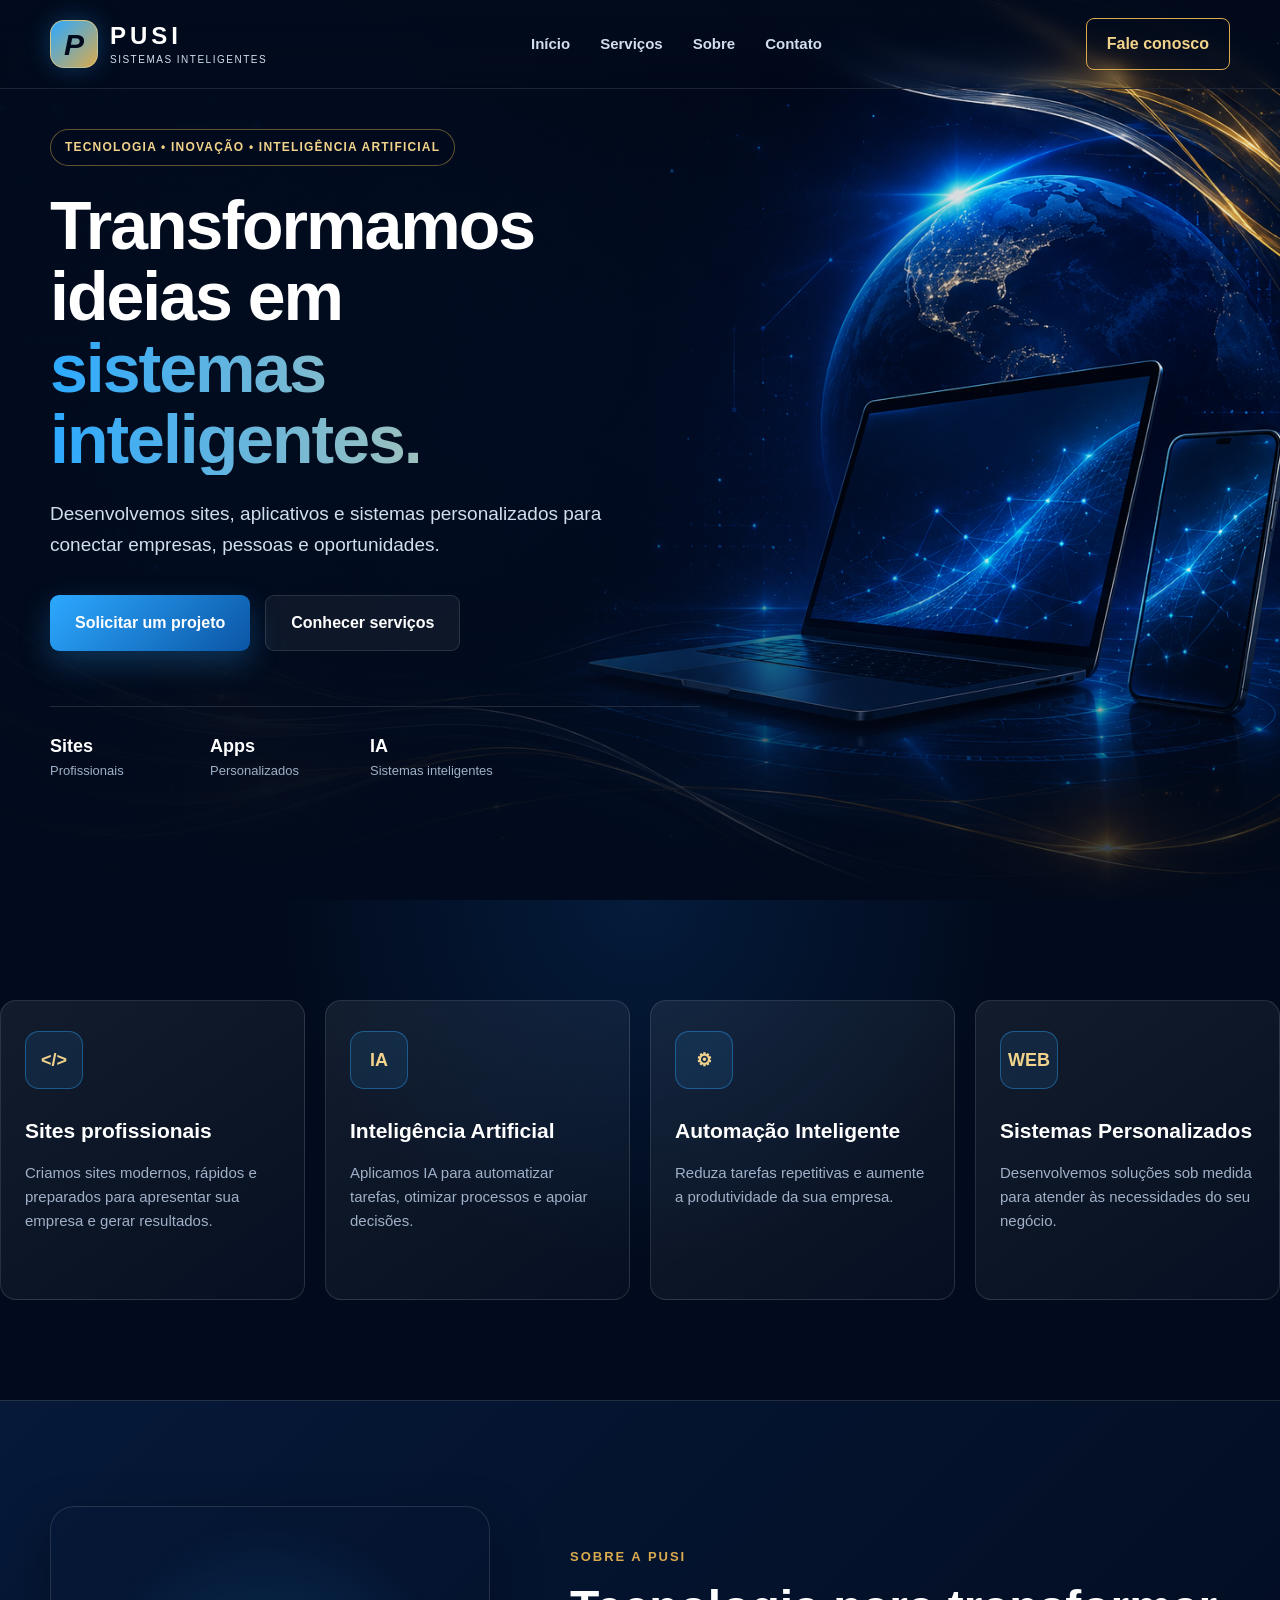
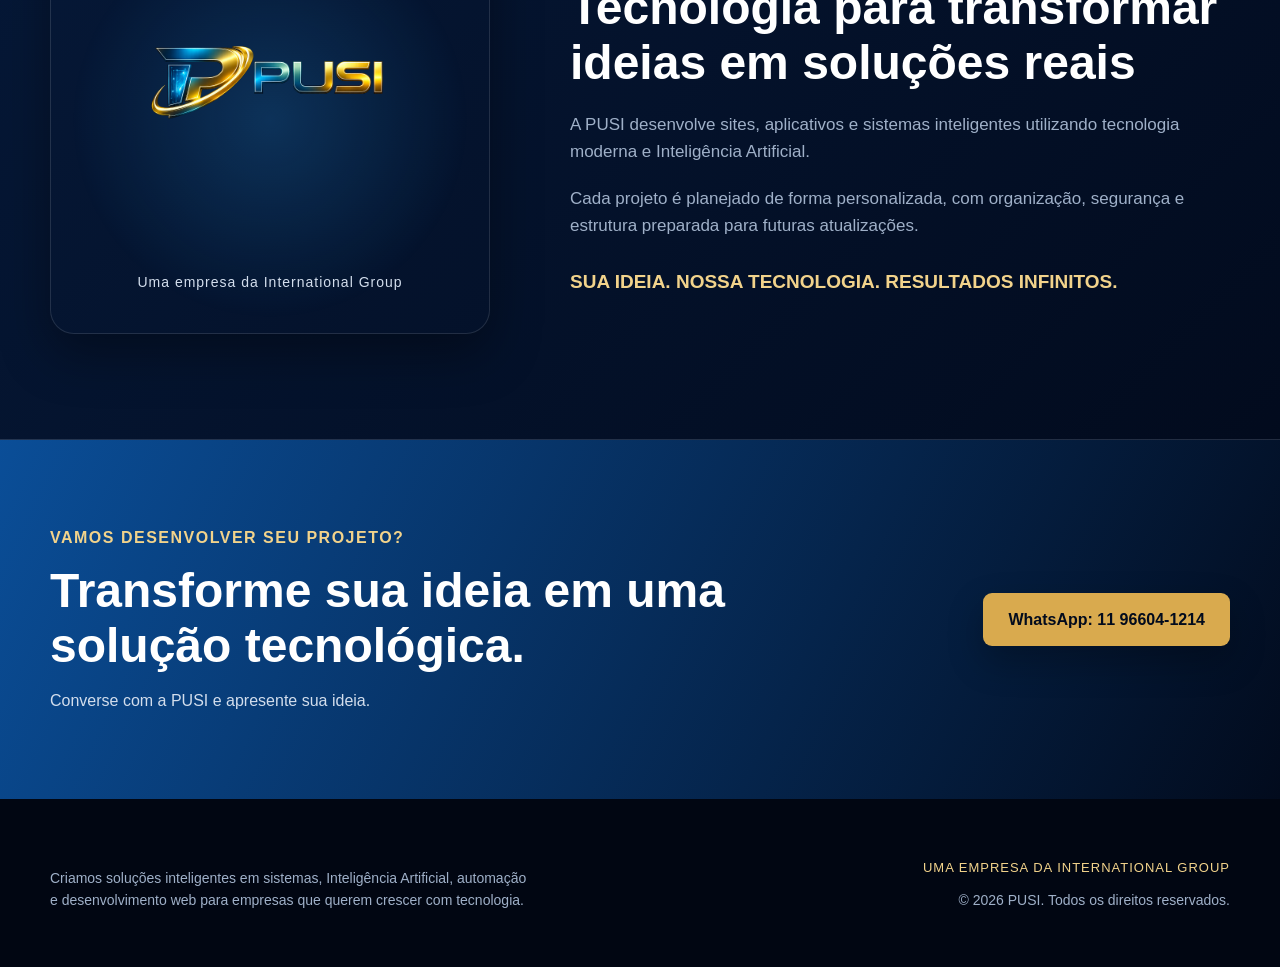
==== pusi/index.html @ eaa47cff "Primeiro commit" ====
<!DOCTYPE html>
<html lang="pt-BR">

<head>

    <!-- ====================================================== -->
    <!-- 📦 CAIXA 1 - CONFIGURAÇÕES DA PÁGINA                  -->
    <!-- Informações básicas utilizadas pelo navegador.         -->
    <!-- ====================================================== -->

    <meta charset="UTF-8">

    <meta
        name="viewport"
        content="width=device-width, initial-scale=1.0"
    >

    <meta
        name="description"
        content="PUSI - Desenvolvimento de sites, aplicativos e sistemas inteligentes com Inteligência Artificial."
    >

    <title>PUSI | Sistemas Inteligentes</title>

    <!-- Conexão entre o HTML e o CSS -->
    <link rel="stylesheet" href="style.css">

</head>

<body>

    <!-- ====================================================== -->
    <!-- 📦 CAIXA 2 - CABEÇALHO                                -->
    <!-- Logo, nome da empresa e menu de navegação.              -->
    <!-- ====================================================== -->

                   <!-- CAIXA 2 - CABEÇALHO -->

<header class="cabecalho">

    <div class="container cabecalho-conteudo">

       <!-- Marca da empresa -->
<a href="#inicio" class="marca">

    <span class="marca-simbolo">P</span>

    <div class="marca-texto">
        <strong>PUSI</strong>
        <small>Sistemas Inteligentes</small>
    </div>

</a> 

        

        

        

            <!-- Menu principal -->
            <nav class="menu">

                <a href="#inicio">Início</a>

                <a href="#servicos">Serviços</a>

                <a href="#sobre">Sobre</a>

                <a href="#contato">Contato</a>

            </nav>

            <!-- Botão do cabeçalho -->
            <a
                class="botao-cabecalho"
                href="https://wa.me/5511966041214"
                target="_blank"
                rel="noopener noreferrer"
            >
                Fale conosco
            </a>

        </div>

    </header>

    <!-- ====================================================== -->
    <!-- 📦 CAIXA 3 - CONTEÚDO PRINCIPAL                       -->
    <!-- Parte central e mais importante do site.                -->
    <!-- ====================================================== -->

    <main>

        <!-- ================================================== -->
        <!-- 📦 CAIXA 3.1 - BANNER PRINCIPAL                   -->
        <!-- Primeira área visual apresentada ao visitante.      -->
        <!-- ================================================== -->

        <section id="inicio" class="banner">

            <div class="banner-sombra"></div>

            <div class="container banner-conteudo">

                <div class="banner-texto">

                    <span class="etiqueta">
                        Tecnologia • Inovação • Inteligência Artificial
                    </span>

                    <h1>
                        Transformamos ideias em
                        <span>sistemas inteligentes.</span>
                    </h1>

                    <p>
                        Desenvolvemos sites, aplicativos e sistemas
                        personalizados para conectar empresas, pessoas
                        e oportunidades.
                    </p>

                    <div class="banner-botoes">

                        <a


                            class="botao botao-principal"
                            href="https://wa.me/5511966041214"
                            target="_blank"
                            rel="noopener noreferrer"
                        >
                            Solicitar um projeto
                        </a>

                        <a
                            class="botao botao-secundario"
                            href="#servicos"
                        >
                            Conhecer serviços
                        </a>

                    </div>

                    <div class="banner-destaques">

                        <div class="destaque">

                            <strong>Sites</strong>

                            <span>Profissionais</span>

                        </div>

                        <div class="destaque">

                            <strong>Apps</strong>

                            <span>Personalizados</span>

                        </div>

                        <div class="destaque">

                            <strong>IA</strong>

                            <span>Sistemas inteligentes</span>

                        </div>

                    </div>

                </div>

            </div>

        </section>

        <!-- O que fazemos -->


 

        <!-- ================================================== -->
        <!-- 📦 CAIXA 3.2 - SERVIÇOS                           -->
        <!-- Apresentação das soluções oferecidas pela PUSI.     -->
        <!-- ================================================== -->

        <section id="servicos" class="servicos">

            <div class="grade-servicos">

    <article class="cartao-servico">

        <div class="icone-servico">&lt;/&gt;</div>

        <h3>Sites profissionais</h3>

        <p>
            Criamos sites modernos, rápidos e preparados
            para apresentar sua empresa e gerar resultados.
        </p>

    </article>

    <article class="cartao-servico">

        <div class="icone-servico">IA</div>

        <h3>Inteligência Artificial</h3>

        <p>
            Aplicamos IA para automatizar tarefas,
            otimizar processos e apoiar decisões.
        </p>

    </article>

    <article class="cartao-servico">

        <div class="icone-servico">⚙</div>

        <h3>Automação Inteligente</h3>

        <p>
            Reduza tarefas repetitivas e aumente
            a produtividade da sua empresa.
        </p>

    </article>

    <article class="cartao-servico">

        <div class="icone-servico">WEB</div>

        <h3>Sistemas Personalizados</h3>

        <p>
            Desenvolvemos soluções sob medida para atender
            às necessidades do seu negócio.
        </p>

    </article>

</div>

            
                </div>

            </div>

        </section>

        <!-- ================================================== -->
        <!-- 📦 CAIXA 3.3 - SOBRE A PUSI                       -->
        <!-- Apresentação institucional da empresa.              -->
        <!-- ================================================== -->

        <section id="sobre" class="sobre">

            <div class="container sobre-conteudo">

                <div class="sobre-identidade">

             <img src="imagens/novalogo.png" alt="Logo PUSI" class="logo-pusi">                             
                    

                    <p>Uma empresa da International Group</p>

                </div>

                <div class="sobre-texto">

                    <span class="subtitulo">Sobre a PUSI</span>

                    <h2>
                        Tecnologia para transformar ideias em soluções reais
                    </h2>

                    <p>
                        A PUSI desenvolve sites, aplicativos e sistemas
                        inteligentes utilizando tecnologia moderna e
                        Inteligência Artificial.
                    </p>

                    <p>
                        Cada projeto é planejado de forma personalizada,
                        com organização, segurança e estrutura preparada
                        para futuras atualizações.
                    </p>

                    <strong class="slogan">
                        Sua ideia. Nossa tecnologia. Resultados infinitos.
                    </strong>

                </div>

            </div>

        </section>

        <!-- ================================================== -->
        <!-- 📦 CAIXA 3.4 - CONTATO                            -->
        <!-- Chamada para o visitante entrar em contato.         -->
        <!-- ================================================== -->

        <section id="contato" class="contato">

            <div class="container contato-conteudo">

                <div>

                    <span>Vamos desenvolver seu projeto?</span>

                    <h2>
                        Transforme sua ideia em uma solução tecnológica.
                    </h2>

                    <p>
                        Converse com a PUSI e apresente sua ideia.
                    </p>

                </div>

                <a
                    class="botao botao-contato"
                    href="https://wa.me/5511966041214"
                    target="_blank"
                    rel="noopener noreferrer"
                >
                    WhatsApp: 11 96604-1214
                </a>

            </div>

        </section>

    </main>

    <!-- ====================================================== -->
    <!-- 📦 CAIXA 4 - RODAPÉ                                  -->
    <!-- Informações finais e identificação institucional.       -->
    <!-- ====================================================== -->

    <footer class="rodape">

        <div class="container rodape-conteudo">

            <div>

                <p>
                     Criamos soluções inteligentes em sistemas, Inteligência Artificial, 
    
                     automação e desenvolvimento web para empresas que querem crescer com tecnologia.
             </p>

            </div>

            <div class="rodape-institucional">

                <span>Uma empresa da International Group</span>

                <p>© 2026 PUSI. Todos os direitos reservados.</p>

            </div>

        </div>

    </footer>

</body>

</html>
---- pusi/style.css ----
/* ========================================================== */
/* 📦 CAIXA 1 - CONFIGURAÇÕES GERAIS                         */
/* Cores, tamanhos e padrões utilizados em todo o site.       */
/* ========================================================== */

:root {
    --azul-escuro: #020b1d;
    --azul-profundo: #061a3a;
    --azul-medio: #0b55a5;
    --azul-claro: #2ca9ff;
    --dourado: #d9aa4e;
    --dourado-claro: #f2d38b;
    --branco: #ffffff;
    --cinza-claro: #d3deed;
    --cinza-texto: #9fb0c8;
    --borda: rgba(255, 255, 255, 0.12);
    --sombra: 0 20px 50px rgba(0, 0, 0, 0.35);
}


/* ========================================================== */
/* 📦 CAIXA 2 - LIMPEZA DO NAVEGADOR                         */
/* Remove margens e configura o comportamento da página.      */
/* ========================================================== */

* {
    margin: 0;
    padding: 0;
    box-sizing: border-box;
}

html {
    scroll-behavior: smooth;
}

body {
    min-height: 100vh;
    background-color: var(--azul-escuro);
    color: var(--branco);
    font-family: Arial, Helvetica, sans-serif;
    line-height: 1.6;
}

a {
    color: inherit;
    text-decoration: none;
}

img {
    max-width: 100%;
    display: block;
}


/* ========================================================== */
/* 📦 CAIXA 3 - CONTAINER PRINCIPAL                          */
/* Mantém os conteúdos alinhados no centro da página.         */
/* ========================================================== */

.container {
    width: min(1180px, calc(100% - 40px));
    margin: 0 auto;
}


/* ========================================================== */
/* 📦 CAIXA 4 - CABEÇALHO                                    */
/* Logo, menu e botão superior.                               */
/* ========================================================== */

.cabecalho {
    position: absolute;
    top: 0;
    left: 0;
    width: 100%;
    z-index: 20;
    border-bottom: 1px solid rgba(255, 255, 255, 0.1);
    background: linear-gradient(
        to bottom,
        rgba(2, 11, 29, 0.9),
        rgba(2, 11, 29, 0.2)
    );
    backdrop-filter: blur(8px);
}

.cabecalho-conteudo {
    min-height: 88px;
    display: flex;
    align-items: center;
    justify-content: space-between;
    gap: 30px;
}

.marca {
    display: flex;
    align-items: center;
    gap: 12px;
}

.marca-simbolo {
    width: 48px;
    height: 48px;
    display: grid;
    place-items: center;
    border: 1px solid rgba(242, 211, 139, 0.65);
    border-radius: 14px;
    background: linear-gradient(
        135deg,
        var(--azul-claro),
        var(--dourado)
    );
    color: var(--azul-escuro);
    font-size: 30px;
    font-weight: 900;
    font-style: italic;
    box-shadow: 0 0 25px rgba(44, 169, 255, 0.28);
}

.marca-texto {
    display: flex;
    flex-direction: column;
    line-height: 1.1;
}

.marca-texto strong {
    font-size: 24px;
    letter-spacing: 4px;
}

.marca-texto small {
    margin-top: 5px;
    color: var(--cinza-claro);
    font-size: 10px;
    letter-spacing: 1.5px;
    text-transform: uppercase;
}

.menu {
    display: flex;
    align-items: center;
    gap: 30px;
}

.menu a {
    position: relative;
    color: var(--cinza-claro);
    font-size: 15px;
    font-weight: 600;
    transition: 0.3s;
}

.menu a::after {
    content: "";
    position: absolute;
    left: 0;
    bottom: -8px;
    width: 0;
    height: 2px;
    background-color: var(--dourado);
    transition: 0.3s;
}

.menu a:hover {
    color: var(--branco);
}

.menu a:hover::after {
    width: 100%;
}

.botao-cabecalho {
    padding: 12px 20px;
    border: 1px solid var(--dourado);
    border-radius: 8px;
    color: var(--dourado-claro);
    font-weight: 700;
    transition: 0.3s;
}

.botao-cabecalho:hover {
    background-color: var(--dourado);
    color: var(--azul-escuro);
}


/* ========================================================== */
/* 📦 CAIXA 5 - BANNER PRINCIPAL                             */
/* Imagem de fundo, título, descrição e botões principais.    */
/* ========================================================== */

.banner {
    position: relative;
    min-height: 100vh;
    display: flex;
    align-items: center;
    overflow: hidden;

    background-image: url("imagens/banner-pusi.png");
    background-size: cover;
    background-position: center center;
    background-repeat: no-repeat;
}

.banner-sombra {
    position: absolute;
    inset: 0;
    background:
        linear-gradient(
            90deg,
            rgba(2, 11, 29, 0.98) 0%,
            rgba(2, 11, 29, 0.93) 28%,
            rgba(2, 11, 29, 0.58) 50%,
            rgba(2, 11, 29, 0.08) 78%
        ),
        linear-gradient(
            to top,
            rgba(2, 11, 29, 0.9) 0%,
            transparent 35%
        );
}

.banner-conteudo {
    position: relative;
    z-index: 2;
    padding-top: 110px;
    padding-bottom: 100px;
}

.banner-texto {
    max-width: 650px;
}

.etiqueta {
    display: inline-block;
    margin-bottom: 24px;
    padding: 8px 14px;
    border: 1px solid rgba(217, 170, 78, 0.45);
    border-radius: 30px;
    background-color: rgba(2, 11, 29, 0.55);
    color: var(--dourado-claro);
    font-size: 12px;
    font-weight: 700;
    letter-spacing: 1.2px;
    text-transform: uppercase;
}

.banner h1 {
    max-width: 650px;
    font-size: clamp(40px, 5.4vw, 68px);
    line-height: 1.05;
    letter-spacing: -2px;
}

.banner h1 span {
    display: block;
    background: linear-gradient(
        90deg,
        var(--azul-claro),
        var(--dourado-claro)
    );
    background-clip: text;
    -webkit-background-clip: text;
    color: transparent;
}

.banner-texto > p {
    max-width: 570px;
    margin-top: 24px;
    color: var(--cinza-claro);
    font-size: 19px;
}

.banner-botoes {
    margin-top: 35px;
    display: flex;
    flex-wrap: wrap;
    gap: 15px;
}

.botao {
    min-height: 52px;
    padding: 14px 25px;
    display: inline-flex;
    align-items: center;
    justify-content: center;
    border-radius: 9px;
    font-weight: 700;
    transition: 0.3s;
}

.botao-principal {
    background: linear-gradient(
        135deg,
        var(--azul-claro),
        var(--azul-medio)
    );
    color: var(--branco);
    box-shadow: 0 12px 30px rgba(44, 169, 255, 0.25);
}

.botao-principal:hover {
    transform: translateY(-3px);
    box-shadow: 0 16px 35px rgba(44, 169, 255, 0.38);
}

.botao-secundario {
    border: 1px solid var(--borda);
    background-color: rgba(255, 255, 255, 0.05);
    color: var(--branco);
}

.botao-secundario:hover {
    border-color: var(--dourado);
    color: var(--dourado-claro);
    transform: translateY(-3px);
}

.banner-destaques {
    margin-top: 55px;
    padding-top: 25px;
    display: flex;
    flex-wrap: wrap;
    gap: 30px;
    border-top: 1px solid var(--borda);
}

.destaque {
    min-width: 130px;
    display: flex;
    flex-direction: column;
}

.destaque strong {
    color: var(--branco);
    font-size: 18px;
}

.destaque span {
    color: var(--cinza-texto);
    font-size: 13px;
}


/* ========================================================== */
/* 📦 CAIXA 6 - TÍTULOS DAS SEÇÕES                           */
/* Estilo padrão usado nos títulos do conteúdo.               */
/* ========================================================== */

.titulo-secao {
    max-width: 720px;
    margin: 0 auto 50px;
    text-align: center;
}

.titulo-secao > span,
.subtitulo {
    color: var(--dourado);
    font-size: 13px;
    font-weight: 800;
    letter-spacing: 2px;
    text-transform: uppercase;
}

.titulo-secao h2,
.sobre-texto h2,
.contato h2 {
    margin-top: 12px;
    font-size: clamp(30px, 4vw, 48px);
    line-height: 1.15;
}

.titulo-secao p {
    max-width: 610px;
    margin: 18px auto 0;
    color: var(--cinza-texto);
    font-size: 17px;
}


/* ========================================================== */
/* 📦 CAIXA 7 - SERVIÇOS                                     */
/* Cartões com os principais serviços da empresa.             */
/* ========================================================== */

.servicos {
    padding: 100px 0;
    background:
        radial-gradient(
            circle at top center,
            rgba(11, 85, 165, 0.22),
            transparent 45%
        ),
        var(--azul-escuro);
}

.grade-servicos {
    display: grid;
    grid-template-columns: repeat(4, 1fr);
    gap: 20px;
}

.cartao-servico {
    position: relative;
    min-height: 300px;
    padding: 30px 24px;
    border: 1px solid var(--borda);
    border-radius: 16px;
    background: linear-gradient(
        145deg,
        rgba(255, 255, 255, 0.07),
        rgba(255, 255, 255, 0.025)
    );
    overflow: hidden;
    transition: 0.35s;
}

.cartao-servico::before {
    content: "";
    position: absolute;
    top: 0;
    left: 0;
    width: 100%;
    height: 3px;
    background: linear-gradient(
        90deg,
        var(--azul-claro),
        var(--dourado)
    );
    transform: scaleX(0);
    transform-origin: left;
    transition: 0.35s;
}

.cartao-servico:hover {
    transform: translateY(-8px);
    border-color: rgba(44, 169, 255, 0.42);
    box-shadow: var(--sombra);
}

.cartao-servico:hover::before {
    transform: scaleX(1);
}

.icone-servico {
    width: 58px;
    height: 58px;
    margin-bottom: 25px;
    display: grid;
    place-items: center;
    border: 1px solid rgba(44, 169, 255, 0.4);
    border-radius: 14px;
    background-color: rgba(44, 169, 255, 0.1);
    color: var(--dourado-claro);
    font-size: 18px;
    font-weight: 900;
}

.cartao-servico h3 {
    margin-bottom: 13px;
    font-size: 21px;
}

.cartao-servico p {
    color: var(--cinza-texto);
    font-size: 15px;
}


/* ========================================================== */
/* 📦 CAIXA 8 - SOBRE A PUSI                                 */
/* Identidade institucional e apresentação da empresa.        */
/* ========================================================== */

.sobre {
    padding: 105px 0;
    border-top: 1px solid var(--borda);
    border-bottom: 1px solid var(--borda);
    background:
        linear-gradient(
            135deg,
            rgba(6, 26, 58, 0.96),
            rgba(2, 11, 29, 0.98)
        );
}

.sobre-conteudo {
    display: grid;
    grid-template-columns: 0.8fr 1.2fr;
    align-items: center;
    gap: 80px;
}

.sobre-identidade {
    min-height: 380px;
    padding: 40px;
    display: flex;
    flex-direction: column;
    align-items: center;
    justify-content: center;
    border: 1px solid var(--borda);
    border-radius: 24px;
    background:
        radial-gradient(
            circle,
            rgba(44, 169, 255, 0.2),
            transparent 65%
        );
    box-shadow: var(--sombra);
    text-align: center;
}

.sobre-simbolo {
    width: 150px;
    height: 150px;
    display: grid;
    place-items: center;
    border: 2px solid var(--dourado);
    border-radius: 35px;
    background: linear-gradient(
        135deg,
        var(--azul-claro),
        var(--dourado)
    );
    color: var(--azul-escuro);
    font-size: 95px;
    font-weight: 900;
    font-style: italic;
    box-shadow: 0 0 45px rgba(44, 169, 255, 0.3);
}

.sobre-identidade p {
    margin-top: 26px;
    color: var(--cinza-claro);
    font-size: 14px;
    letter-spacing: 1px;
}

.sobre-texto p {
    margin-top: 20px;
    color: var(--cinza-texto);
    font-size: 17px;
}

.slogan {
    margin-top: 28px;
    display: block;
    color: var(--dourado-claro);
    font-size: 19px;
    text-transform: uppercase;
}


/* ========================================================== */
/* 📦 CAIXA 9 - CONTATO                                      */
/* Chamada final para o visitante solicitar um projeto.       */
/* ========================================================== */

.contato {
    padding: 85px 0;
    background:
        linear-gradient(
            115deg,
            rgba(11, 85, 165, 0.9),
            rgba(2, 11, 29, 0.98)
        );
}

.contato-conteudo {
    display: flex;
    align-items: center;
    justify-content: space-between;
    gap: 50px;
}

.contato-conteudo > div {
    max-width: 700px;
}

.contato-conteudo > div > span {
    color: var(--dourado-claro);
    font-weight: 700;
    text-transform: uppercase;
    letter-spacing: 1.5px;
}

.contato p {
    margin-top: 15px;
    color: var(--cinza-claro);
}

.botao-contato {
    flex-shrink: 0;
    background-color: var(--dourado);
    color: var(--azul-escuro);
    box-shadow: 0 15px 35px rgba(0, 0, 0, 0.25);
}

.botao-contato:hover {
    background-color: var(--dourado-claro);
    transform: translateY(-3px);
}


/* ========================================================== */
/* 📦 CAIXA 10 - RODAPÉ                                      */
/* Informações finais do site.                                */
/* ========================================================== */

.rodape {
    padding: 55px 0;
    background-color: #010612;
}

.rodape-conteudo {
    display: flex;
    align-items: flex-end;
    justify-content: space-between;
    gap: 40px;
}

.rodape h2 {
    font-size: 30px;
    letter-spacing: 5px;
}

.rodape p {
    max-width: 480px;
    margin-top: 10px;
    color: var(--cinza-texto);
    font-size: 14px;
}

.rodape-institucional {
    text-align: right;
}

.rodape-institucional span {
    color: var(--dourado-claro);
    font-size: 13px;
    text-transform: uppercase;
    letter-spacing: 1px;
}


/* ========================================================== */
/* 📦 CAIXA 11 - ADAPTAÇÃO PARA TABLET                       */
/* Ajustes para telas médias.                                 */
/* ========================================================== */

@media (max-width: 980px) {

    .menu {
        display: none;
    }

    .grade-servicos {
        grid-template-columns: repeat(2, 1fr);
    }

    .sobre-conteudo {
        grid-template-columns: 1fr;
        gap: 45px;
    }

    .sobre-identidade {
        min-height: 300px;
    }

    .contato-conteudo {
        align-items: flex-start;
        flex-direction: column;
    }

}


/* ========================================================== */
/* 📦 CAIXA 12 - ADAPTAÇÃO PARA CELULAR                      */
/* Ajustes para telas pequenas.                               */
/* ========================================================== */

@media (max-width: 680px) {

    .container {
        width: min(100% - 30px, 1180px);
    }

    .cabecalho-conteudo {
        min-height: 75px;
    }

    .marca-simbolo {
        width: 42px;
        height: 42px;
        font-size: 25px;
    }

    .marca-texto strong {
        font-size: 20px;
    }

    .marca-texto small {
        font-size: 8px;
    }

    .botao-cabecalho {
        display: none;
    }

    .banner {
        min-height: 850px;
        background-position: 67% center;
    }

    .banner-sombra {
        background:
            linear-gradient(
                to bottom,
                rgba(2, 11, 29, 0.58) 0%,
                rgba(2, 11, 29, 0.78) 45%,
                rgba(2, 11, 29, 0.99) 75%
            );
    }

    .banner-conteudo {
        padding-top: 180px;
        padding-bottom: 50px;
        align-self: flex-end;
    }

    .banner h1 {
        font-size: 43px;
        letter-spacing: -1px;
    }

    .banner-texto > p {
        font-size: 17px;
    }

    .banner-botoes {
        flex-direction: column;
    }

    .botao {
        width: 100%;
    }

    .banner-destaques {
        gap: 20px;
    }

    .destaque {
        min-width: 110px;
    }

    .servicos,
    .sobre {
        padding: 75px 0;
    }

    .grade-servicos {
        grid-template-columns: 1fr;
    }

    .cartao-servico {
        min-height: auto;
    }

    .sobre-identidade {
      min-height: 320px;
      padding: 25px;  
    }

    .sobre-simbolo {
    width: 120px;
    height: 120px;
    font-size: 75px;
}

    .contato {
        padding: 70px 0;
    }

    .rodape-conteudo {
        align-items: flex-start;
        flex-direction: column;
    }

    .rodape-institucional {
        text-align: left;
    }

}
/* ==========================================
   LOGO DA PUSI
========================================== */
/* ========================================================== */
/* 📦 CAIXA 13 - LOGO DA SEÇÃO SOBRE                         */
/* Tamanho e posicionamento da logo institucional.            */
/* ========================================================== */

.logo-pusi {
    width: 85%;
    max-width: 420px;
    height: auto;
    display: block;
    margin: 35px auto 60px;
}






.cards-servicos {
    display: grid;
    grid-template-columns: repeat(2, 1fr);
    gap: 24px;
}

.logo-rodape{
    width:220px;
    height:auto;
    display:block;
    margin-bottom:20px;
}
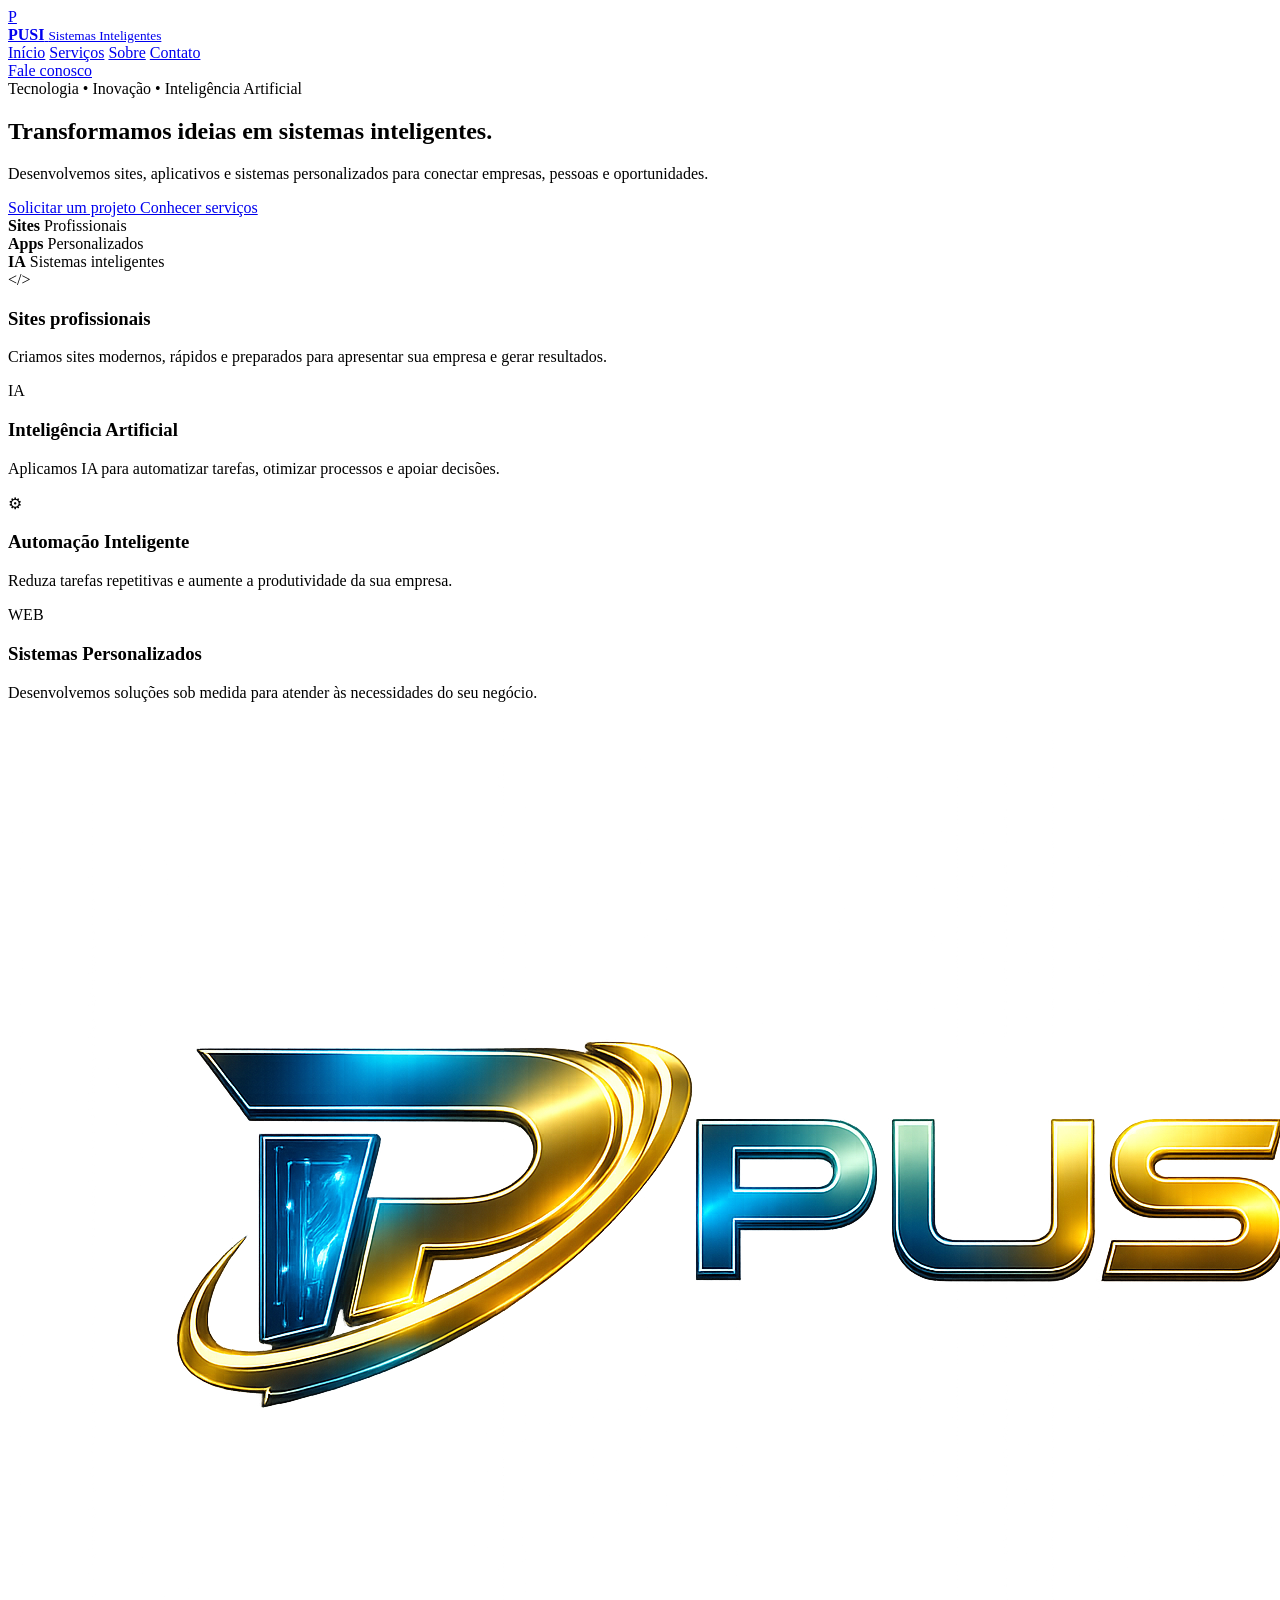
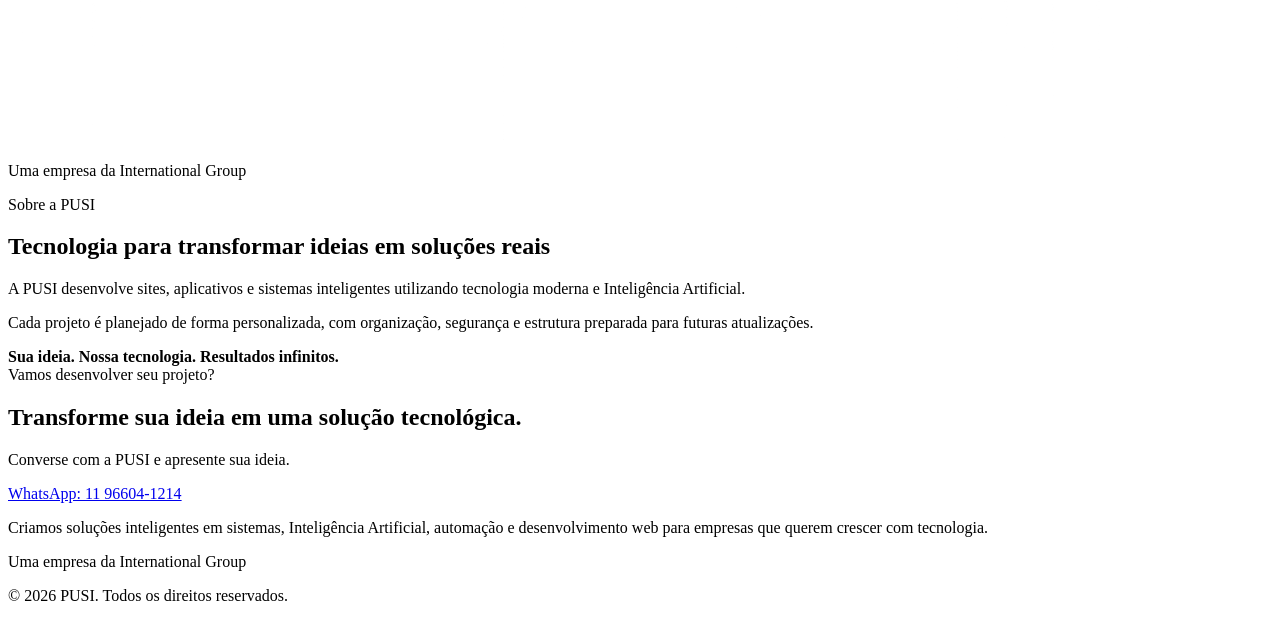
==== commit 19d06bb2: "Corrige CSS" ====
--- a/pusi/index.html
+++ b/pusi/index.html
@@ -23,7 +23,7 @@
     <title>PUSI | Sistemas Inteligentes</title>
 
     <!-- Conexão entre o HTML e o CSS -->
-    <link rel="stylesheet" href="style.css">
+    <link rel="stylesheet" href="estilo.css">
 
 </head>
 
